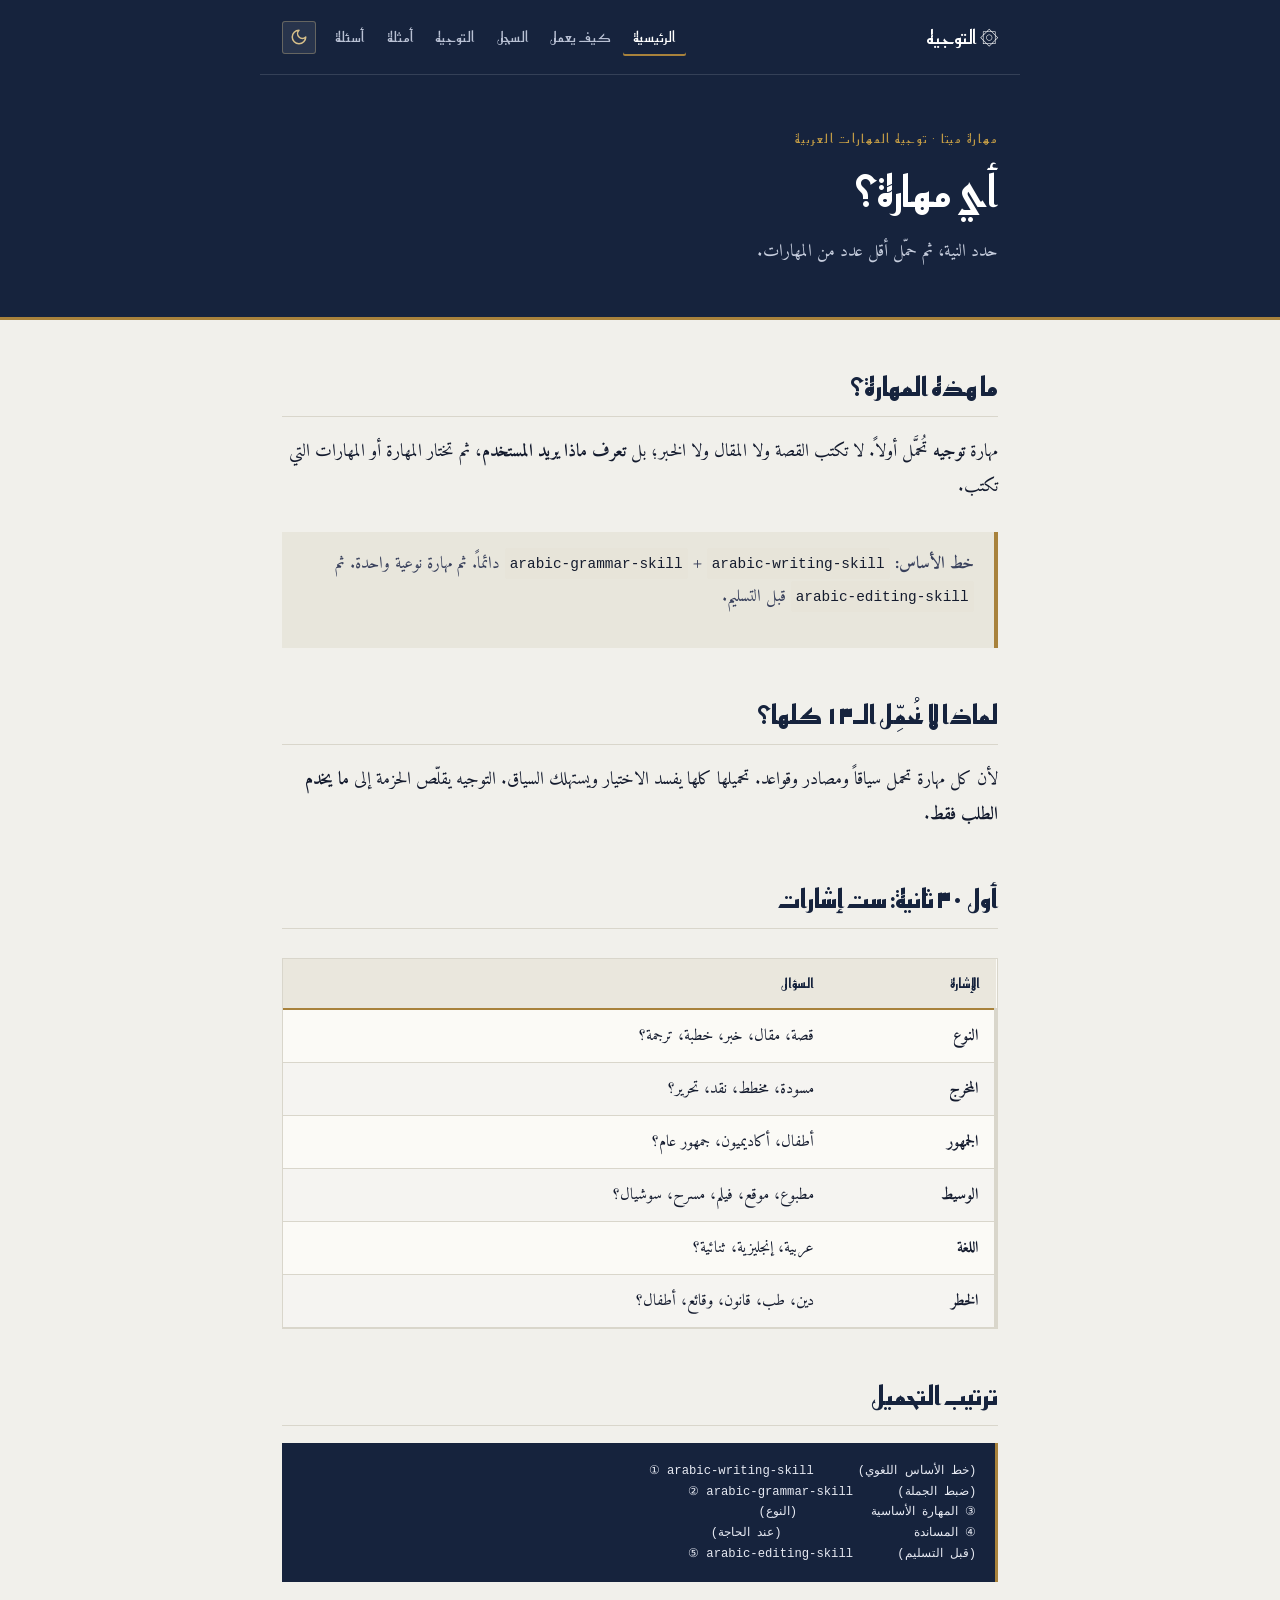
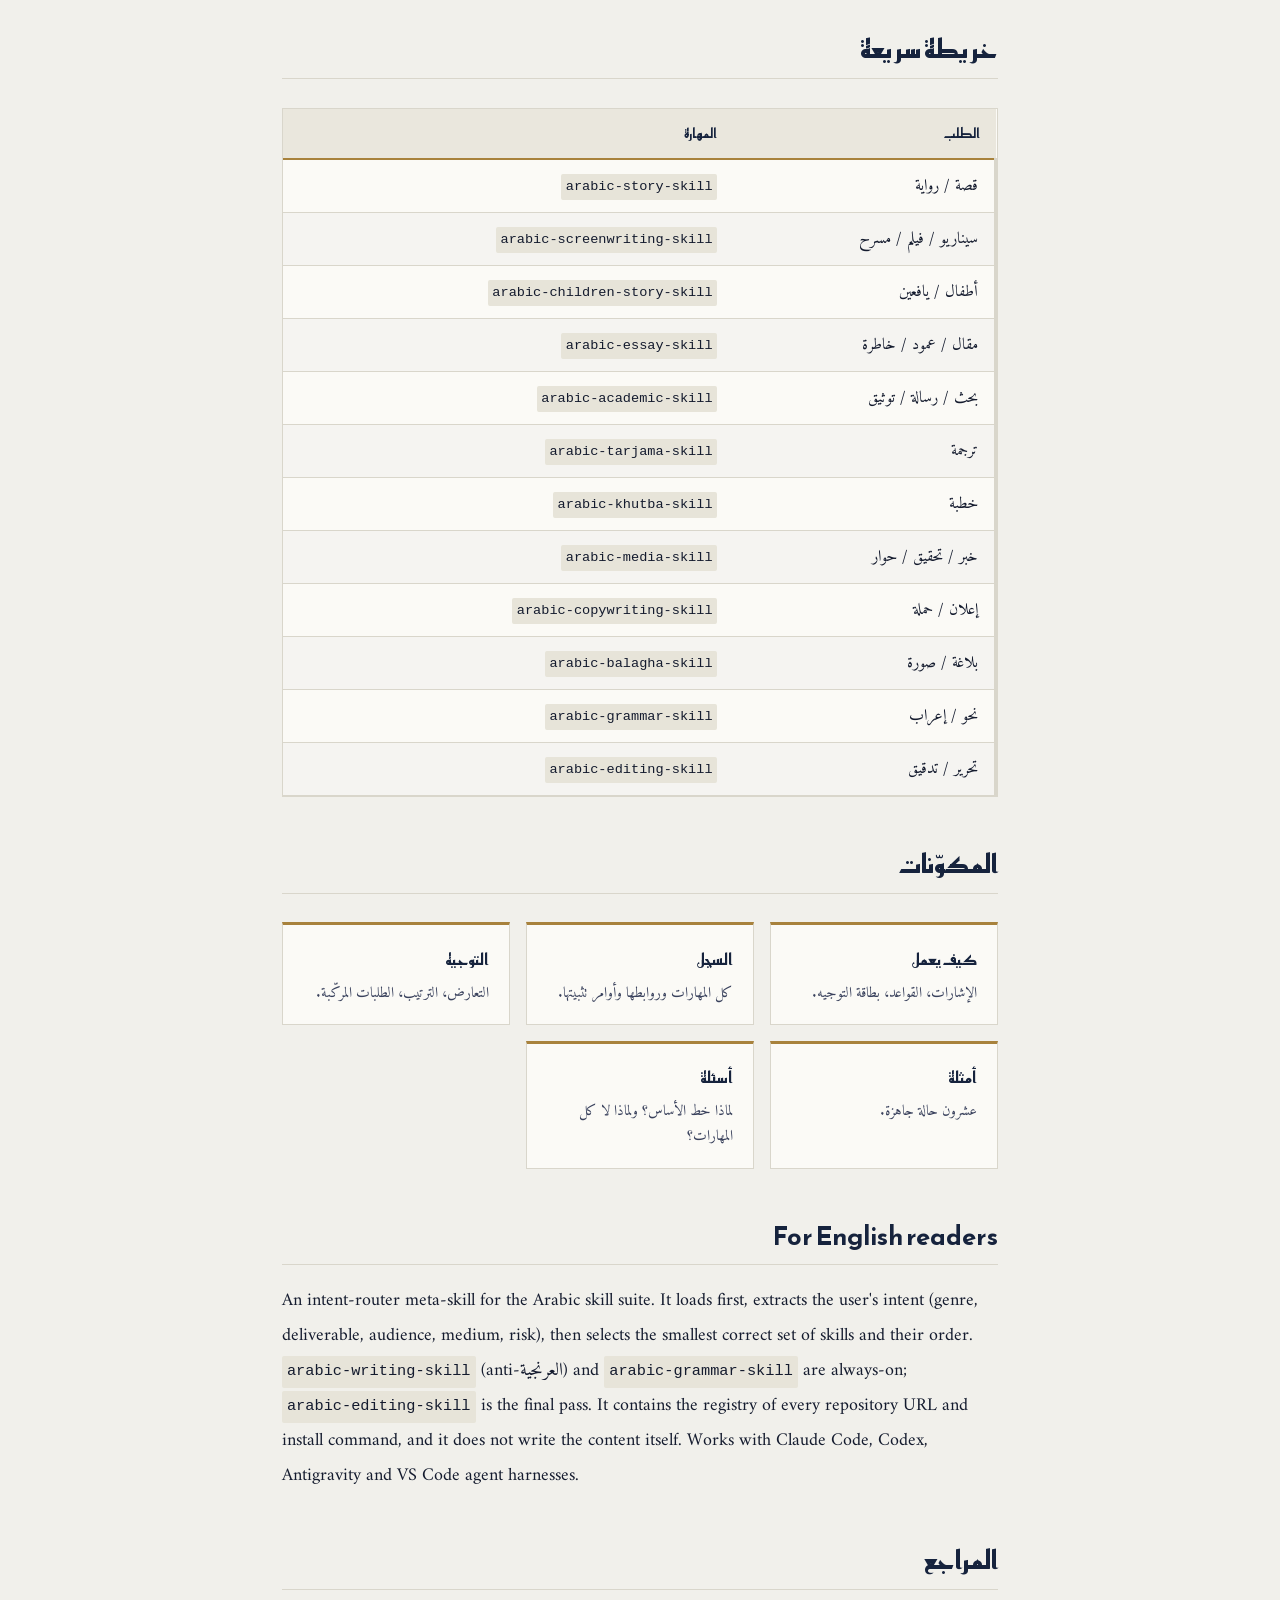
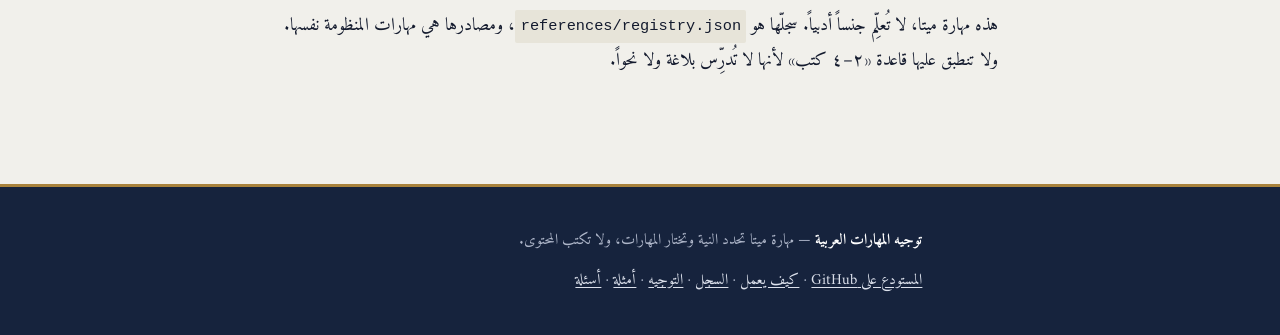
==== docs/index.html @ e9754bea "feat: add arabic-workflow-skill (intent router, registry, routing rules)" ====
<!DOCTYPE html>
<html lang="ar" dir="rtl">
<head>
<meta charset="utf-8">
<meta name="viewport" content="width=device-width, initial-scale=1">
<title>توجيه المهارات العربية | Arabic Workflow Skill</title>
<meta name="description" content="مهارة توجيه تحدد نية المستخدم وتختار المهارات العربية المناسبة، مع خط أساس إلزامي: الكتابة والنحو.">
<link rel="canonical" href="https://specailm5.github.io/arabic-workflow-skill/">
<meta name="robots" content="index,follow,max-snippet:-1,max-image-preview:large">
<meta name="author" content="Saif hassan">
<meta property="og:type" content="article">
<meta property="og:site_name" content="توجيه المهارات العربية — Arabic Workflow Skill">
<meta property="og:locale" content="ar_AR">
<meta property="og:title" content="توجيه المهارات العربية | Arabic Workflow Skill">
<meta property="og:description" content="مهارة توجيه تحدد نية المستخدم وتختار المهارات العربية المناسبة، مع خط أساس إلزامي: الكتابة والنحو.">
<meta property="og:url" content="https://specailm5.github.io/arabic-workflow-skill/">
<meta name="twitter:card" content="summary">
<meta name="twitter:title" content="توجيه المهارات العربية | Arabic Workflow Skill">
<meta name="twitter:description" content="مهارة توجيه تحدد نية المستخدم وتختار المهارات العربية المناسبة، مع خط أساس إلزامي: الكتابة والنحو.">
<link rel="icon" href="favicon.svg" type="image/svg+xml">
<link rel="preconnect" href="https://fonts.googleapis.com">
<link rel="preconnect" href="https://fonts.gstatic.com" crossorigin>
<link rel="stylesheet" href="https://fonts.googleapis.com/css2?family=Amiri:ital,wght@0,400;0,700;1,400&amp;family=Reem+Kufi:wght@400;600&amp;display=swap">
<link rel="stylesheet" href="style.css?v=2">
<script src="theme.js"></script>
</head>
<body>
<a class="skip" href="#main">تخطَّ إلى المتن</a>
<header class="top">
<div class="wrap bar">
<a class="brand" href="index.html">۞ التوجيه</a>
<div class="bar-end">
<nav>
<a href="index.html" aria-current="page">الرئيسية</a>
<a href="how.html">كيف يعمل</a>
<a href="registry.html">السجل</a>
<a href="routing.html">التوجيه</a>
<a href="examples.html">أمثلة</a>
<a href="faq.html">أسئلة</a>
</nav>
<button type="button" class="theme-toggle" id="themeToggle" aria-label="تبديل المظهر" title="تبديل المظهر">
<svg class="theme-icon-sun" width="18" height="18" viewBox="0 0 24 24" fill="none" stroke="currentColor" stroke-width="2" stroke-linecap="round" stroke-linejoin="round" aria-hidden="true"><circle cx="12" cy="12" r="4"/><path d="M12 2v2M12 20v2M4.93 4.93l1.41 1.41M17.66 17.66l1.41 1.41M2 12h2M20 12h2M6.34 17.66l-1.41 1.41M19.07 4.93l-1.41 1.41"/></svg>
<svg class="theme-icon-moon" width="18" height="18" viewBox="0 0 24 24" fill="none" stroke="currentColor" stroke-width="2" stroke-linecap="round" stroke-linejoin="round" aria-hidden="true"><path d="M12 3a6 6 0 0 0 9 9 9 9 0 1 1-9-9Z"/></svg>
</button>
</div>
</div>
<div class="wrap hero">
<p class="eyebrow">مهارة ميتا · توجيه المهارات العربية</p>
<h1>أي مهارة؟</h1>
<p class="lede">حدد النية، ثم حمّل أقل عدد من المهارات.</p>
</div>
</header>
<main id="main">
<div class="wrap">
<div class="prose">

<h2>ما هذه المهارة؟</h2>
<p>مهارة <strong>توجيه</strong> تُحمَّل أولاً. لا تكتب القصة ولا المقال ولا الخبر؛ بل <strong>تعرف ماذا يريد المستخدم</strong>، ثم تختار المهارة أو المهارات التي تكتب.</p>
<blockquote><p><strong>خط الأساس:</strong> <code>arabic-writing-skill</code> + <code>arabic-grammar-skill</code> دائماً. ثم مهارة نوعية واحدة. ثم <code>arabic-editing-skill</code> قبل التسليم.</p></blockquote>

<h2>لماذا لا نُحمِّل الـ١٣ كلها؟</h2>
<p>لأن كل مهارة تحمل سياقاً ومصادر وقواعد. تحميلها كلها يفسد الاختيار ويستهلك السياق. التوجيه يقلّص الحزمة إلى <strong>ما يخدم الطلب فقط</strong>.</p>

<h2>أول ٣٠ ثانية: ست إشارات</h2>
<div class="tw"><table><thead><tr><th>الإشارة</th><th>السؤال</th></tr></thead><tbody>
<tr><td><strong>النوع</strong></td><td>قصة، مقال، خبر، خطبة، ترجمة؟</td></tr>
<tr><td><strong>المخرج</strong></td><td>مسودة، مخطط، نقد، تحرير؟</td></tr>
<tr><td><strong>الجمهور</strong></td><td>أطفال، أكاديميون، جمهور عام؟</td></tr>
<tr><td><strong>الوسيط</strong></td><td>مطبوع، موقع، فيلم، مسرح، سوشيال؟</td></tr>
<tr><td><strong>اللغة</strong></td><td>عربية، إنجليزية، ثنائية؟</td></tr>
<tr><td><strong>الخطر</strong></td><td>دين، طب، قانون، وقائع، أطفال؟</td></tr>
</tbody></table></div>

<h2>ترتيب التحميل</h2>
<pre dir="rtl" class="code-rtl"><code>① arabic-writing-skill      (خط الأساس اللغوي)
② arabic-grammar-skill      (ضبط الجملة)
③ المهارة الأساسية          (النوع)
④ المساندة                  (عند الحاجة)
⑤ arabic-editing-skill      (قبل التسليم)</code></pre>

<h2>خريطة سريعة</h2>
<div class="tw"><table><thead><tr><th>الطلب</th><th>المهارة</th></tr></thead><tbody>
<tr><td>قصة / رواية</td><td><code>arabic-story-skill</code></td></tr>
<tr><td>سيناريو / فيلم / مسرح</td><td><code>arabic-screenwriting-skill</code></td></tr>
<tr><td>أطفال / يافعين</td><td><code>arabic-children-story-skill</code></td></tr>
<tr><td>مقال / عمود / خاطرة</td><td><code>arabic-essay-skill</code></td></tr>
<tr><td>بحث / رسالة / توثيق</td><td><code>arabic-academic-skill</code></td></tr>
<tr><td>ترجمة</td><td><code>arabic-tarjama-skill</code></td></tr>
<tr><td>خطبة</td><td><code>arabic-khutba-skill</code></td></tr>
<tr><td>خبر / تحقيق / حوار</td><td><code>arabic-media-skill</code></td></tr>
<tr><td>إعلان / حملة</td><td><code>arabic-copywriting-skill</code></td></tr>
<tr><td>بلاغة / صورة</td><td><code>arabic-balagha-skill</code></td></tr>
<tr><td>نحو / إعراب</td><td><code>arabic-grammar-skill</code></td></tr>
<tr><td>تحرير / تدقيق</td><td><code>arabic-editing-skill</code></td></tr>
</tbody></table></div>

<h2>المكوّنات</h2>
<div class="cards">
<a class="card" href="how.html"><h3>كيف يعمل</h3><p>الإشارات، القواعد، بطاقة التوجيه.</p></a>
<a class="card" href="registry.html"><h3>السجل</h3><p>كل المهارات وروابطها وأوامر تثبيتها.</p></a>
<a class="card" href="routing.html"><h3>التوجيه</h3><p>التعارض، الترتيب، الطلبات المركّبة.</p></a>
<a class="card" href="examples.html"><h3>أمثلة</h3><p>عشرون حالة جاهزة.</p></a>
<a class="card" href="faq.html"><h3>أسئلة</h3><p>لماذا خط الأساس؟ ولماذا لا كل المهارات؟</p></a>
</div>

<h2>For English readers</h2>
<p class="en">An intent-router meta-skill for the Arabic skill suite. It loads first, extracts the user's intent (genre, deliverable, audience, medium, risk), then selects the smallest correct set of skills and their order. <code>arabic-writing-skill</code> (anti-العرنجية) and <code>arabic-grammar-skill</code> are always-on; <code>arabic-editing-skill</code> is the final pass. It contains the registry of every repository URL and install command, and it does not write the content itself. Works with Claude Code, Codex, Antigravity and VS Code agent harnesses.</p>

<h2>المراجع</h2>
<p>هذه مهارة ميتا، لا تُعلِّم جنساً أدبياً. سجلّها هو <code>references/registry.json</code>، ومصادرها هي مهارات المنظومة نفسها. ولا تنطبق عليها قاعدة «٢–٤ كتب» لأنها لا تُدرِّس بلاغة ولا نحواً.</p>

</div>
</div>
</main>
<footer>
<div class="wrap foot">
<p><strong>توجيه المهارات العربية</strong> — مهارة ميتا تحدد النية وتختار المهارات، ولا تكتب المحتوى.</p>
<p><a href="https://github.com/specailm5/arabic-workflow-skill">المستودع على GitHub</a> · <a href="how.html">كيف يعمل</a> · <a href="registry.html">السجل</a> · <a href="routing.html">التوجيه</a> · <a href="examples.html">أمثلة</a> · <a href="faq.html">أسئلة</a></p>
</div>
</footer>
</body>
</html>
---- docs/style.css ----
:root{
  --ink:#141B2E;
  --ink2:#39415C;
  --paper:#F1F0EB;
  --card:#FBFAF6;
  --lapis:#16233D;
  --top-bg:#16233D;
  --top-text:#E9ECF3;
  --top-border:rgba(233,236,243,.14);
  --rubric:#9B2C22;
  --gold:#A8823C;
  --gold-ink:#C09A45;
  --rule:#D9D6CB;
  --heading:#16233D;
  --quote-bg:#E8E6DC;
  --link:#1B3A6B;
  --link-hover:#9B2C22;
  --table-th-bg:#EAE7DD;
  --table-th-color:#16233D;
  --table-zebra:rgba(20,27,46,.025);
  --wrong-color:#8E2A20;
  --code-bg:#E7E4D9;
  --code-color:var(--ink);
  --pre-bg:#16233D;
  --pre-color:#E6E9F2;
  --card-shadow:rgba(20,27,46,.1);
  --toggle-bg:rgba(255,255,255,.08);
  --toggle-border:rgba(216,192,138,.35);
  --toggle-color:#D8C08A;
  color-scheme:light;
}

[data-theme="dark"]{
  --ink:#E6EAF2;
  --ink2:#A8B4CC;
  --paper:#0D131F;
  --card:#151D2F;
  --lapis:#090D18;
  --top-bg:#090D18;
  --top-text:#E9ECF3;
  --top-border:rgba(216,192,138,.18);
  --rubric:#F07B72;
  --gold:#D8C08A;
  --gold-ink:#E8CF96;
  --rule:#232E44;
  --heading:#F0F4FC;
  --quote-bg:#131A2B;
  --link:#8AB4F8;
  --link-hover:#F07B72;
  --table-th-bg:#1A2438;
  --table-th-color:#F0F4FC;
  --table-zebra:rgba(255,255,255,.025);
  --wrong-color:#F87171;
  --code-bg:#1A2338;
  --code-color:#EDF2FC;
  --pre-bg:#080C16;
  --pre-color:#E6E9F2;
  --card-shadow:rgba(0,0,0,.45);
  --toggle-bg:rgba(216,192,138,.12);
  --toggle-border:rgba(216,192,138,.45);
  --toggle-color:#F0DAA2;
  color-scheme:dark;
}

@media (prefers-color-scheme:dark){
  :root:not([data-theme="light"]){
    --ink:#E6EAF2;
    --ink2:#A8B4CC;
    --paper:#0D131F;
    --card:#151D2F;
    --lapis:#090D18;
    --top-bg:#090D18;
    --top-text:#E9ECF3;
    --top-border:rgba(216,192,138,.18);
    --rubric:#F07B72;
    --gold:#D8C08A;
    --gold-ink:#E8CF96;
    --rule:#232E44;
    --heading:#F0F4FC;
    --quote-bg:#131A2B;
    --link:#8AB4F8;
    --link-hover:#F07B72;
    --table-th-bg:#1A2438;
    --table-th-color:#F0F4FC;
    --table-zebra:rgba(255,255,255,.025);
    --wrong-color:#F87171;
    --code-bg:#1A2338;
    --code-color:#EDF2FC;
    --pre-bg:#080C16;
    --pre-color:#E6E9F2;
    --card-shadow:rgba(0,0,0,.45);
    --toggle-bg:rgba(216,192,138,.12);
    --toggle-border:rgba(216,192,138,.45);
    --toggle-color:#F0DAA2;
    color-scheme:dark;
  }
}

*,*::before,*::after{box-sizing:border-box}
html{-webkit-text-size-adjust:100%;scroll-behavior:smooth}
body{margin:0;background:var(--paper);color:var(--ink);font-family:'Amiri','Noto Naskh Arabic','Traditional Arabic',Georgia,serif;font-size:1.125rem;line-height:1.95;transition:background-color .2s ease,color .2s ease}
.wrap{max-width:76ch;margin:0 auto;padding:0 1.35rem}
.top{background:var(--top-bg);color:var(--top-text);border-bottom:3px solid var(--gold);transition:background-color .2s ease}
.bar{display:flex;align-items:center;justify-content:space-between;gap:1rem;flex-wrap:wrap;padding-top:1.15rem;padding-bottom:1.15rem;border-bottom:1px solid var(--top-border)}
.brand{font-family:'Reem Kufi',system-ui,sans-serif;font-size:1.2rem;color:#fff;text-decoration:none}
.bar-end{display:flex;align-items:center;gap:.6rem;flex-wrap:wrap}
.bar nav{display:flex;gap:.15rem;flex-wrap:wrap}
.bar nav a{font-family:'Reem Kufi',system-ui,sans-serif;font-size:.9rem;color:#B9C1D4;text-decoration:none;padding:.3rem .6rem;border-radius:2px}
.bar nav a:hover{color:#fff;background:rgba(255,255,255,.09)}
.bar nav a[aria-current=page]{color:#fff;box-shadow:inset 0 -2px 0 var(--gold)}
.theme-toggle{background:var(--toggle-bg);border:1px solid var(--toggle-border);color:var(--toggle-color);display:inline-flex;align-items:center;justify-content:center;padding:.4rem .45rem;border-radius:3px;cursor:pointer;transition:all .18s ease;line-height:0}
.theme-toggle:hover{background:rgba(255,255,255,.18);border-color:var(--gold);color:#fff}
.theme-toggle:focus-visible{outline:2px solid var(--gold);outline-offset:2px}
.theme-icon-sun{display:none}
.theme-icon-moon{display:block}
[data-theme="dark"] .theme-icon-sun{display:block}
[data-theme="dark"] .theme-icon-moon{display:none}
@media (prefers-color-scheme:dark){
  :root:not([data-theme="light"]) .theme-icon-sun{display:block}
  :root:not([data-theme="light"]) .theme-icon-moon{display:none}
}
.hero{padding:3.2rem 1.35rem 3rem}
.eyebrow{font-family:'Reem Kufi',system-ui,sans-serif;font-size:.78rem;letter-spacing:.14em;color:var(--gold-ink);margin:0 0 .7rem;text-transform:uppercase}
.hero h1{font-family:'Reem Kufi',system-ui,sans-serif;font-size:clamp(1.7rem,4.4vw,2.7rem);line-height:1.4;margin:0 0 .8rem;color:#fff;font-weight:600}
.lede{font-size:1.1rem;color:#C6CDDD;margin:0;max-width:62ch;line-height:1.9}
.pair{display:flex;align-items:center;gap:1rem;flex-wrap:wrap;margin-top:1.9rem;font-size:clamp(1.15rem,2.6vw,1.5rem)}
.pair .side{display:inline-flex;align-items:center;gap:.55rem}
.pair del{color:#E9A79E;text-decoration-color:var(--rubric);text-decoration-thickness:2px}
.pair ins{color:#fff;font-weight:700;text-decoration:none}
.pair .arrow{color:var(--gold-ink);font-size:1.15rem}
.tag{font-family:'Reem Kufi',system-ui,sans-serif;font-size:.64rem;letter-spacing:.09em;padding:.12rem .45rem;border:1px solid currentColor;border-radius:2px}
.tag-bad{color:#E9A79E}.tag-good{color:#D8C08A}
.install{display:inline-flex;align-items:center;gap:.7rem;flex-wrap:wrap;margin-top:1.6rem;padding:.55rem .8rem;background:rgba(255,255,255,.06);border:1px solid rgba(216,192,138,.42);border-radius:3px}
.install-tag{font-family:'Reem Kufi',system-ui,sans-serif;font-size:.68rem;letter-spacing:.08em;color:#D8C08A;text-transform:uppercase}
code.cmd{font-family:'Cascadia Mono',Consolas,'Courier New',monospace;font-size:.92rem;background:none;color:#fff;direction:ltr;display:inline-block;padding:0;overflow-wrap:anywhere}
main{padding:3rem 0 1rem}
.prose h2,.titles h2{font-family:'Reem Kufi',system-ui,sans-serif;font-size:clamp(1.3rem,3vw,1.6rem);line-height:1.55;color:var(--heading);margin:3rem 0 1.1rem;padding-bottom:.5rem;border-bottom:1px solid var(--rule)}
.prose h2:first-child{margin-top:0}
.prose h3{font-family:'Reem Kufi',system-ui,sans-serif;font-size:1.16rem;color:var(--heading);margin:2.3rem 0 .7rem}
.prose h4{font-family:'Reem Kufi',system-ui,sans-serif;font-size:1rem;color:var(--ink2);margin:1.8rem 0 .5rem}
.prose p{margin:0 0 1.15rem}
.prose ul,.prose ol{margin:0 0 1.4rem;padding-inline-start:1.5rem}
.prose li{margin-bottom:.5rem}
blockquote{margin:1.7rem 0;padding:1rem 1.3rem;background:var(--quote-bg);border-inline-start:4px solid var(--gold);color:var(--ink2);font-size:1.06rem;transition:background-color .2s ease}
blockquote p{margin:0}
.orn{display:flex;align-items:center;gap:1rem;color:var(--gold);margin:2.6rem 0;font-size:1.05rem}
.orn::before,.orn::after{content:'';height:1px;background:var(--rule);flex:1}
a{color:var(--link);text-underline-offset:3px}a:hover{color:var(--link-hover)}
.tw{overflow-x:auto;margin:1.8rem 0;border:1px solid var(--rule);background:var(--card);transition:background-color .2s ease,border-color .2s ease}
table{border-collapse:collapse;width:100%;font-size:1rem;line-height:1.75}
th{font-family:'Reem Kufi',system-ui,sans-serif;font-size:.84rem;font-weight:600;text-align:start;padding:.8rem 1rem;background:var(--table-th-bg);color:var(--table-th-color);border-bottom:2px solid var(--gold)}
td{padding:.75rem 1rem;border-bottom:1px solid var(--rule);vertical-align:top}
tbody tr:nth-child(even){background:var(--table-zebra)}
tbody td:first-child{border-inline-start:3px solid var(--rule)}
.t-wrong tbody td:first-child{color:var(--wrong-color);border-inline-start-color:var(--rubric)}
code{font-family:'Cascadia Mono',Consolas,'Courier New',monospace;font-size:.85em;background:var(--code-bg);color:var(--code-color);padding:.08em .35em;border-radius:2px;direction:ltr;display:inline-block}
pre{background:var(--pre-bg);color:var(--pre-color);padding:1.1rem 1.2rem;overflow-x:auto;direction:ltr;text-align:left;border-inline-start:3px solid var(--gold);font-size:.9rem;line-height:1.7}
pre code{background:none;color:inherit;padding:0;display:block}
.cards{display:grid;grid-template-columns:repeat(auto-fit,minmax(215px,1fr));gap:1rem;margin:1.8rem 0}
.card{display:block;padding:1.15rem 1.25rem;background:var(--card);border:1px solid var(--rule);border-top:3px solid var(--gold);text-decoration:none;color:inherit;transition:transform .18s ease,box-shadow .18s ease,background-color .2s ease,border-color .2s ease}
.card:hover{transform:translateY(-2px);box-shadow:0 7px 20px var(--card-shadow);color:inherit}
.card h3{margin:0 0 .35rem;font-family:'Reem Kufi',system-ui,sans-serif;font-size:1rem;color:var(--heading)}
.card p{margin:0;font-size:.92rem;color:var(--ink2);line-height:1.7}
.skip{position:absolute;inset-inline-start:-9999px}.skip:focus{inset-inline-start:1rem;top:.5rem;background:var(--card);color:var(--ink);box-shadow:0 4px 12px var(--card-shadow);border:1px solid var(--rule);padding:.5rem .8rem;z-index:9}
.en{direction:ltr;text-align:left}
footer{background:var(--top-bg);color:#AEB6C9;margin-top:4.5rem;padding:2.5rem 0;font-size:.95rem;border-top:3px solid var(--gold);transition:background-color .2s ease}
footer strong{color:#fff}footer a{color:#DCE1EC}footer p{margin:0 0 .7rem;line-height:1.85}footer p:last-child{margin:0}
@media (prefers-reduced-motion:no-preference){.hero>*{animation:rise .55s cubic-bezier(.2,.7,.3,1) backwards}.hero>*:nth-child(2){animation-delay:.06s}.hero>*:nth-child(3){animation-delay:.12s}.hero>*:nth-child(4){animation-delay:.18s}}
@keyframes rise{from{opacity:0;transform:translateY(9px)}}
@media (max-width:640px){body{font-size:1.05rem}.hero{padding:2.3rem 1.35rem 2.2rem}table{font-size:.95rem}th,td{padding:.6rem .7rem}}

/* --- RTL fixes: resolve direction from content, and render Arabic code blocks RTL --- */
code,pre{unicode-bidi:plaintext}
pre[dir="rtl"]{direction:rtl;text-align:right}
pre[dir="rtl"] code{direction:rtl;text-align:right;display:block}
pre.code-rtl{white-space:pre-wrap}
.pair{direction:rtl}
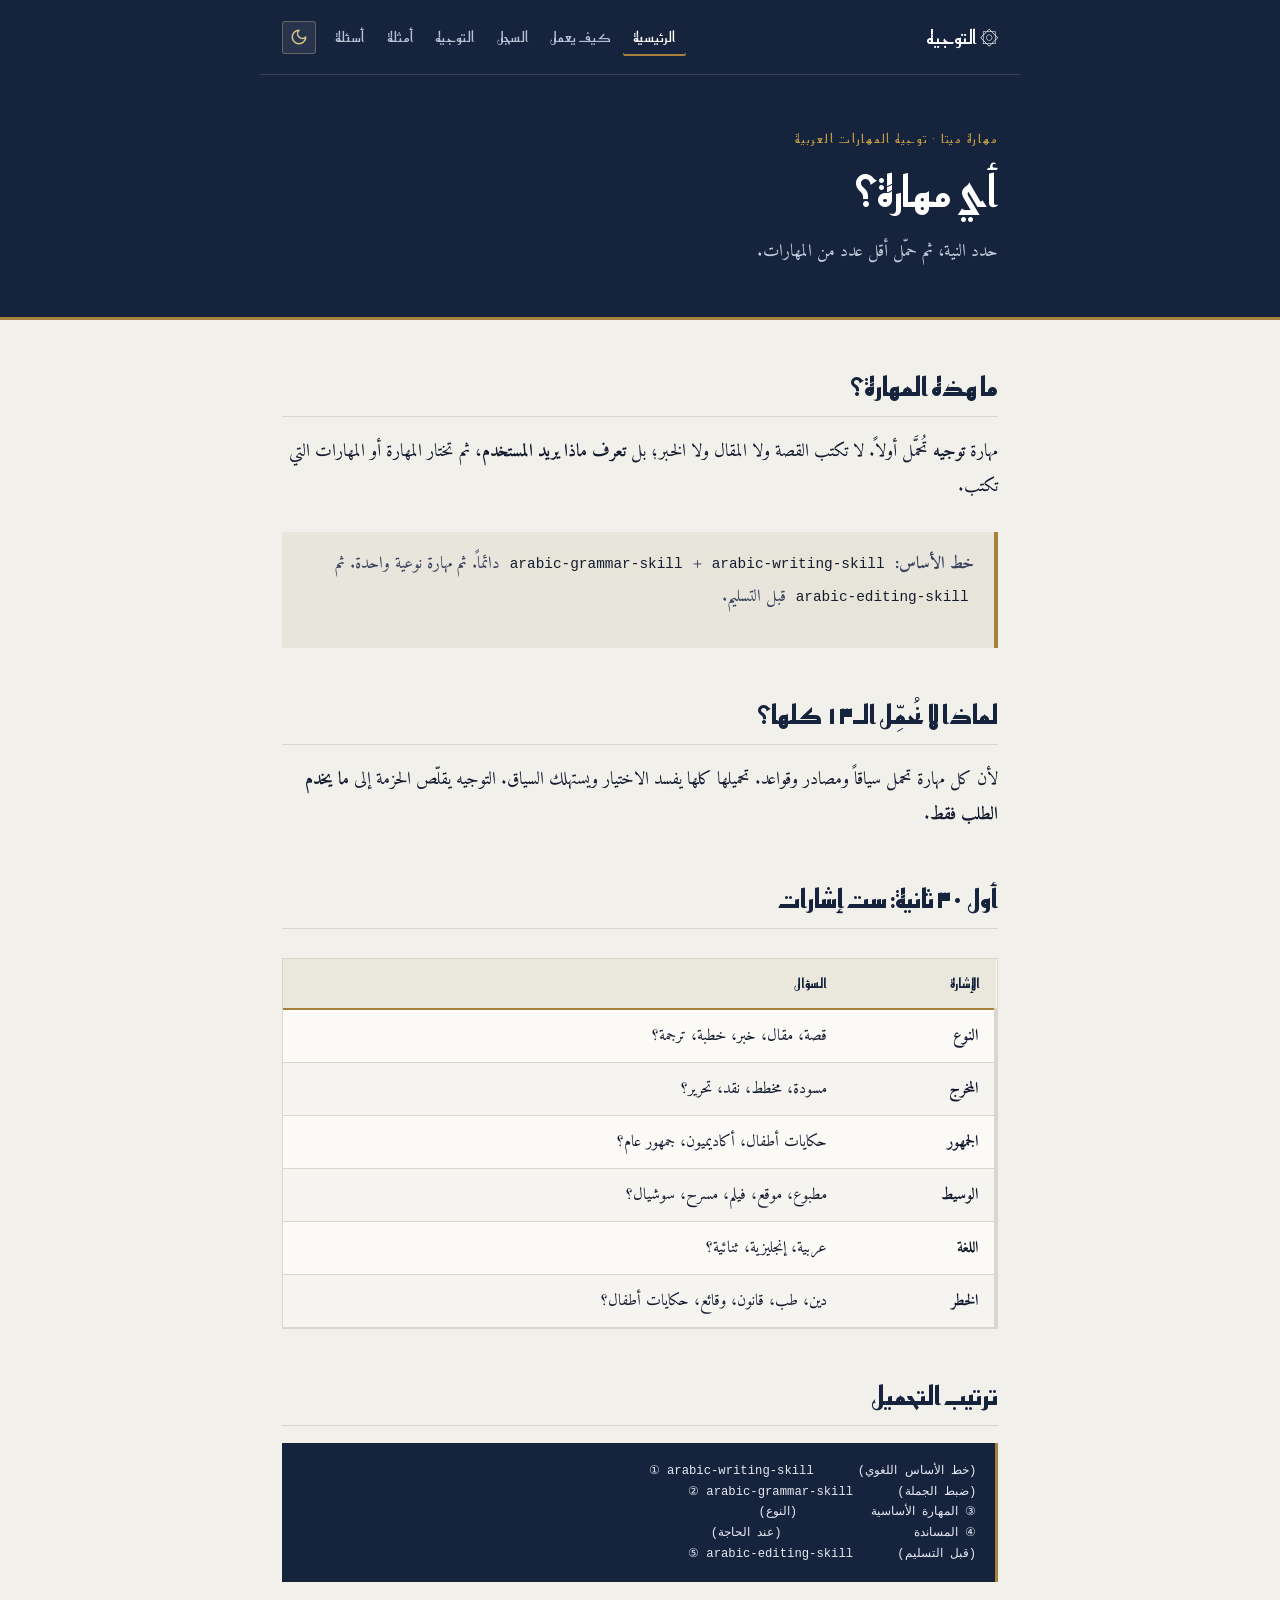
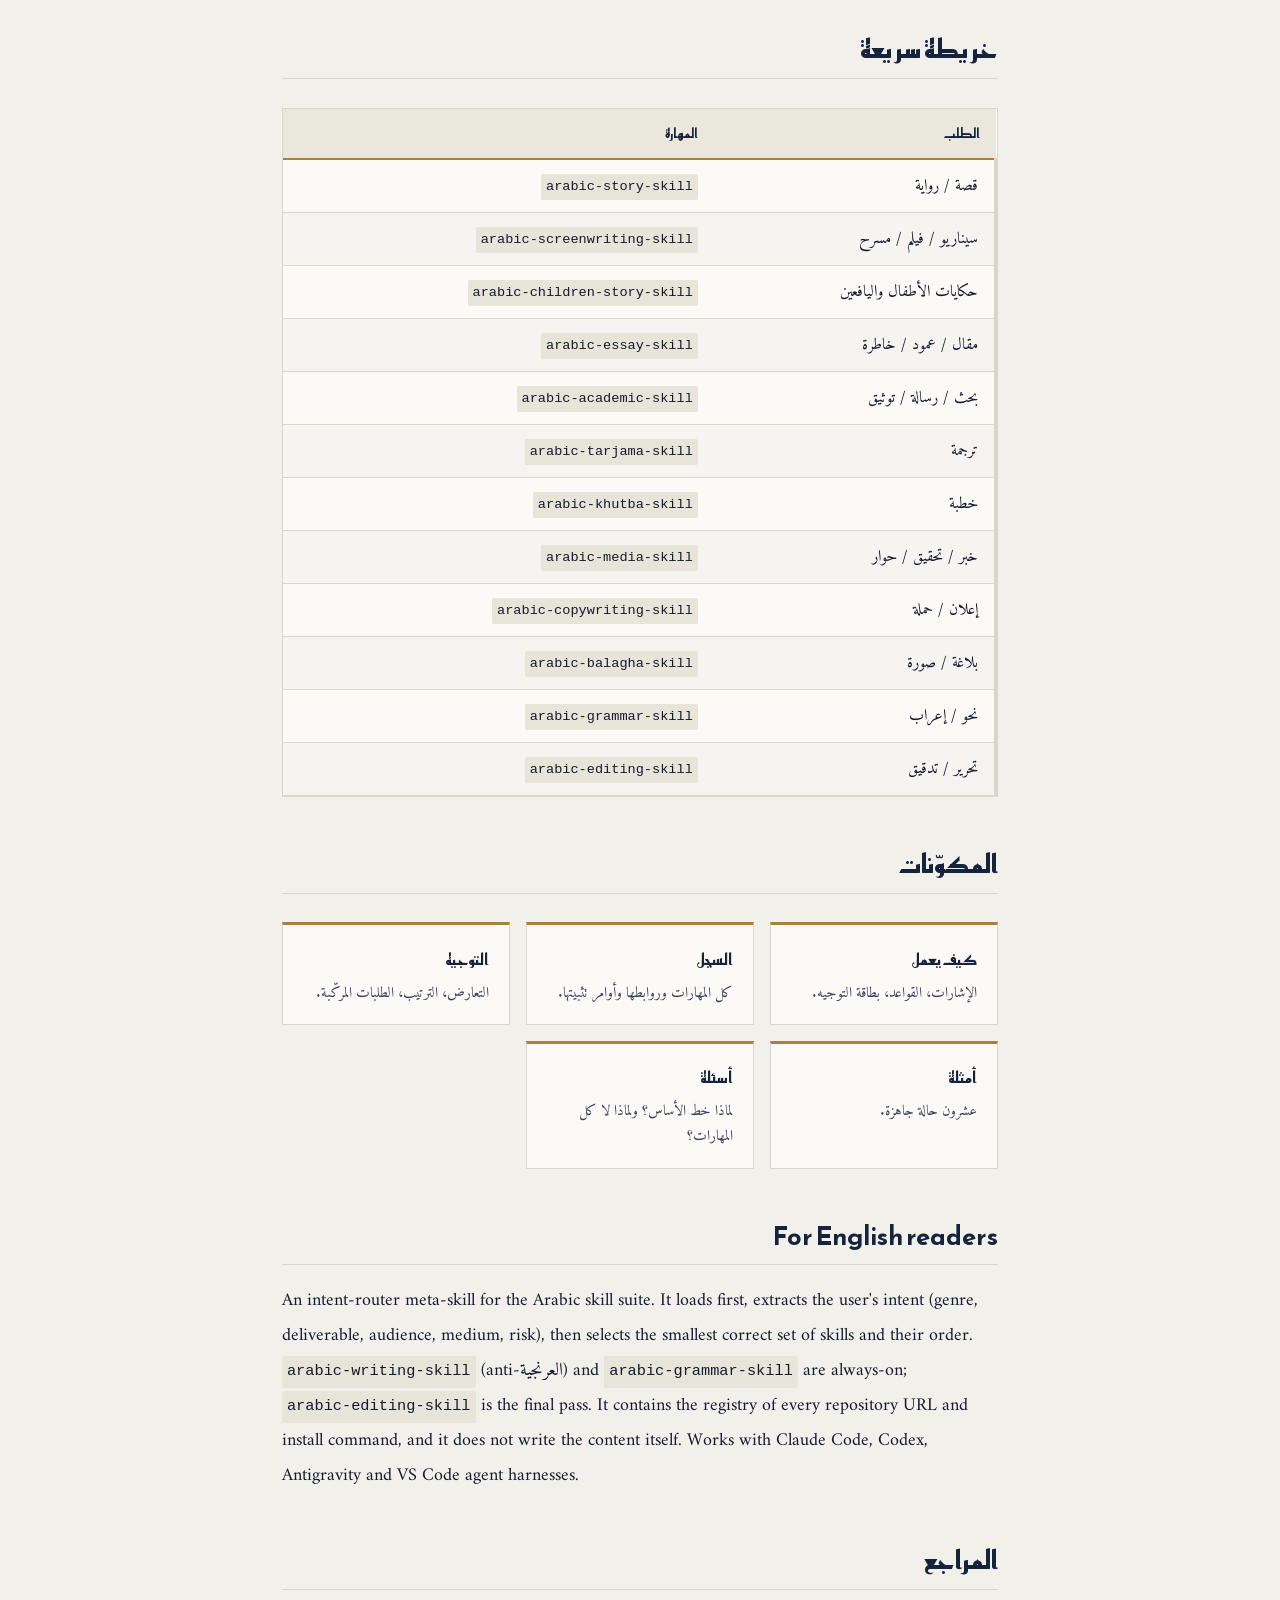
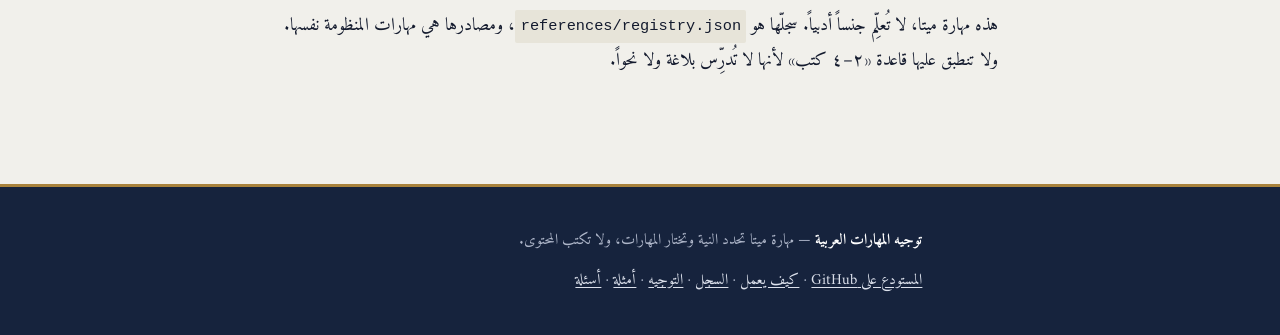
==== commit a32f6641: "fix: state children's tales explicitly in routing labels" ====
--- a/docs/index.html
+++ b/docs/index.html
@@ -65,10 +65,10 @@
 <div class="tw"><table><thead><tr><th>الإشارة</th><th>السؤال</th></tr></thead><tbody>
 <tr><td><strong>النوع</strong></td><td>قصة، مقال، خبر، خطبة، ترجمة؟</td></tr>
 <tr><td><strong>المخرج</strong></td><td>مسودة، مخطط، نقد، تحرير؟</td></tr>
-<tr><td><strong>الجمهور</strong></td><td>أطفال، أكاديميون، جمهور عام؟</td></tr>
+<tr><td><strong>الجمهور</strong></td><td>حكايات أطفال، أكاديميون، جمهور عام؟</td></tr>
 <tr><td><strong>الوسيط</strong></td><td>مطبوع، موقع، فيلم، مسرح، سوشيال؟</td></tr>
 <tr><td><strong>اللغة</strong></td><td>عربية، إنجليزية، ثنائية؟</td></tr>
-<tr><td><strong>الخطر</strong></td><td>دين، طب، قانون، وقائع، أطفال؟</td></tr>
+<tr><td><strong>الخطر</strong></td><td>دين، طب، قانون، وقائع، حكايات أطفال؟</td></tr>
 </tbody></table></div>
 
 <h2>ترتيب التحميل</h2>
@@ -82,7 +82,7 @@
 <div class="tw"><table><thead><tr><th>الطلب</th><th>المهارة</th></tr></thead><tbody>
 <tr><td>قصة / رواية</td><td><code>arabic-story-skill</code></td></tr>
 <tr><td>سيناريو / فيلم / مسرح</td><td><code>arabic-screenwriting-skill</code></td></tr>
-<tr><td>أطفال / يافعين</td><td><code>arabic-children-story-skill</code></td></tr>
+<tr><td>حكايات الأطفال واليافعين</td><td><code>arabic-children-story-skill</code></td></tr>
 <tr><td>مقال / عمود / خاطرة</td><td><code>arabic-essay-skill</code></td></tr>
 <tr><td>بحث / رسالة / توثيق</td><td><code>arabic-academic-skill</code></td></tr>
 <tr><td>ترجمة</td><td><code>arabic-tarjama-skill</code></td></tr>
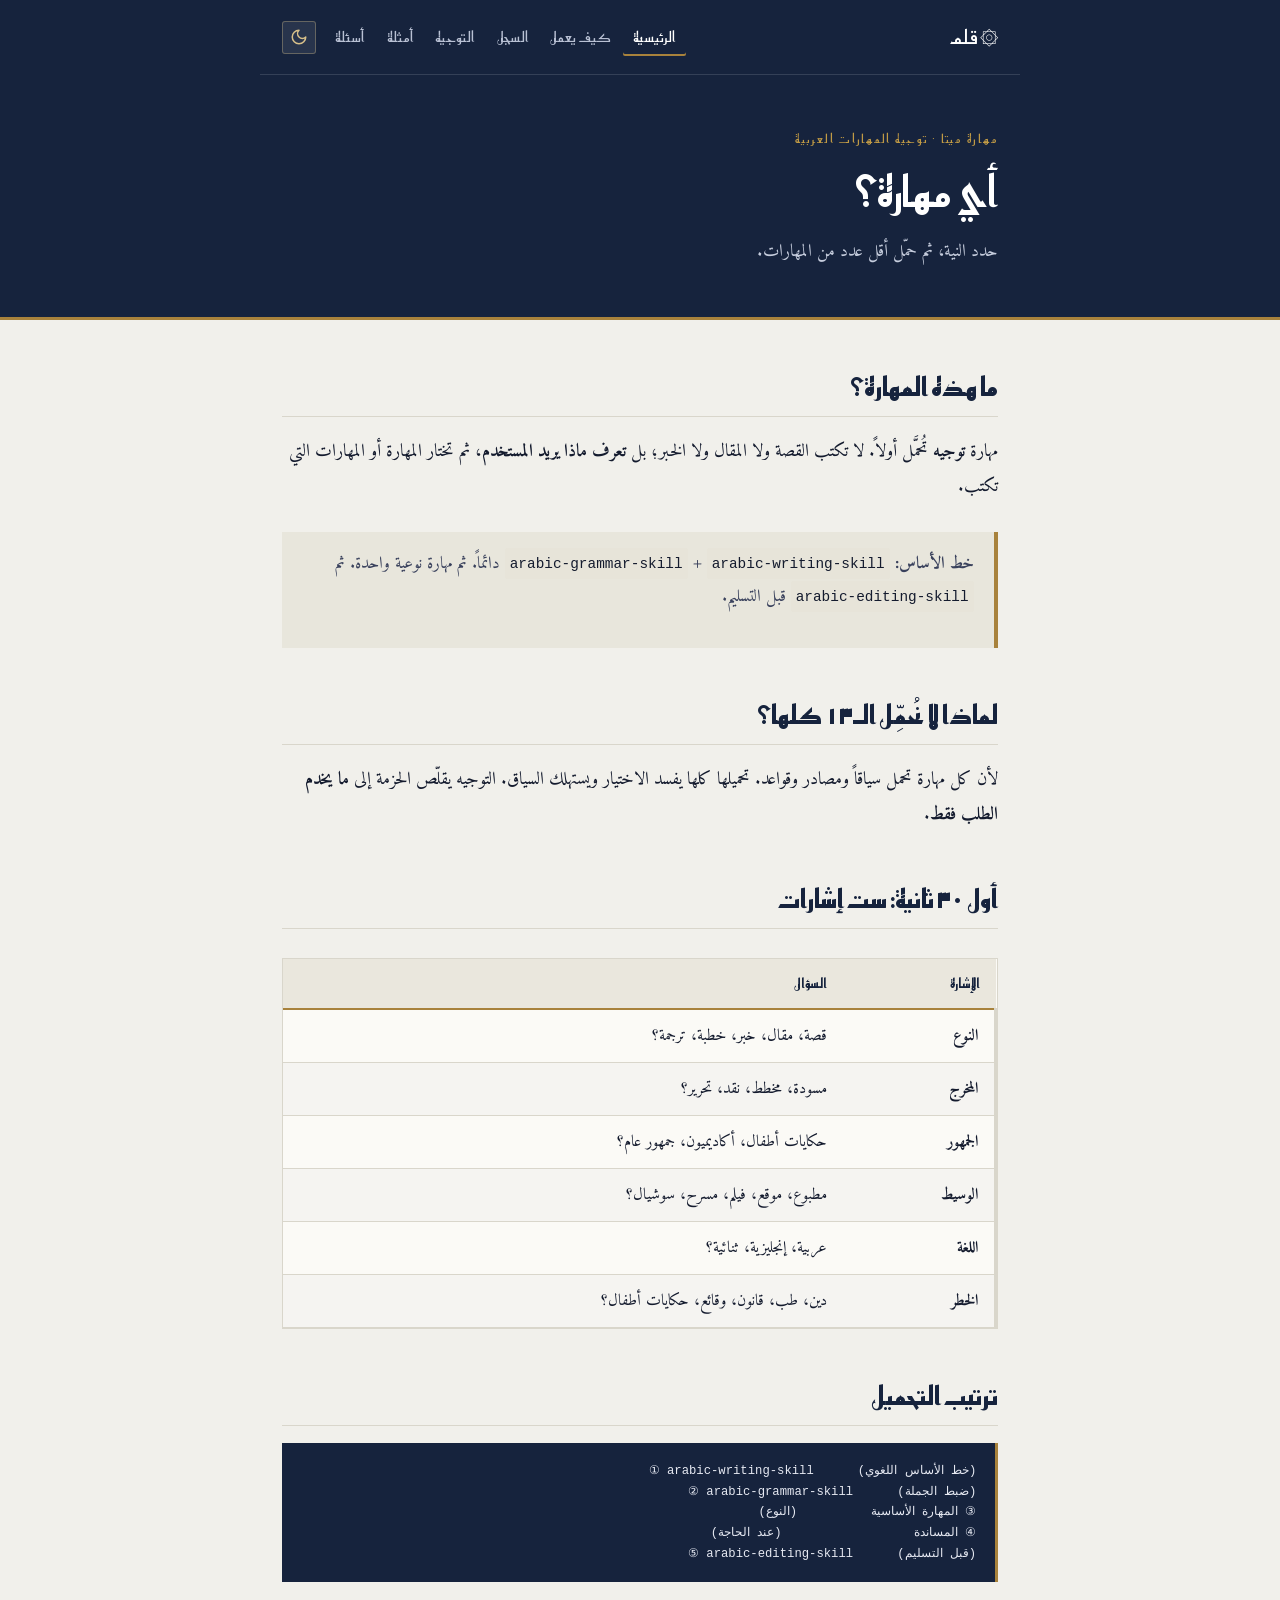
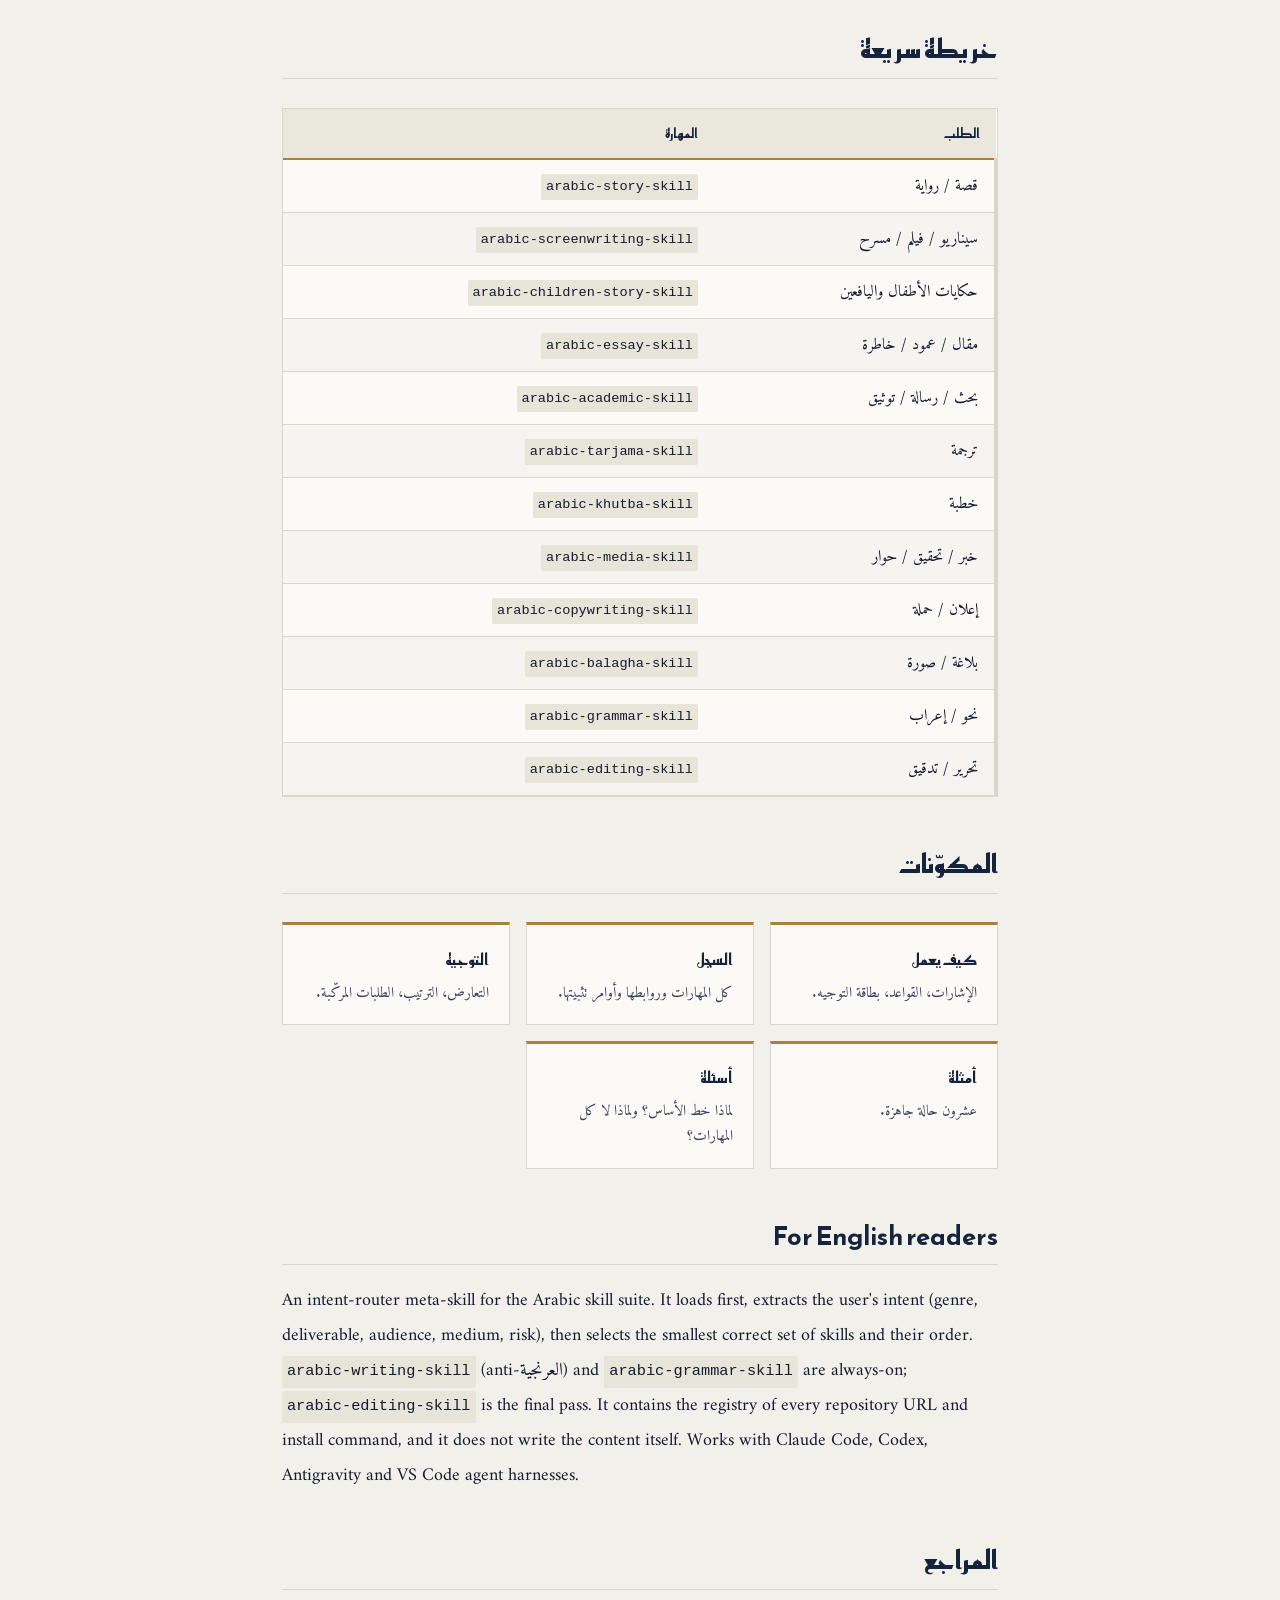
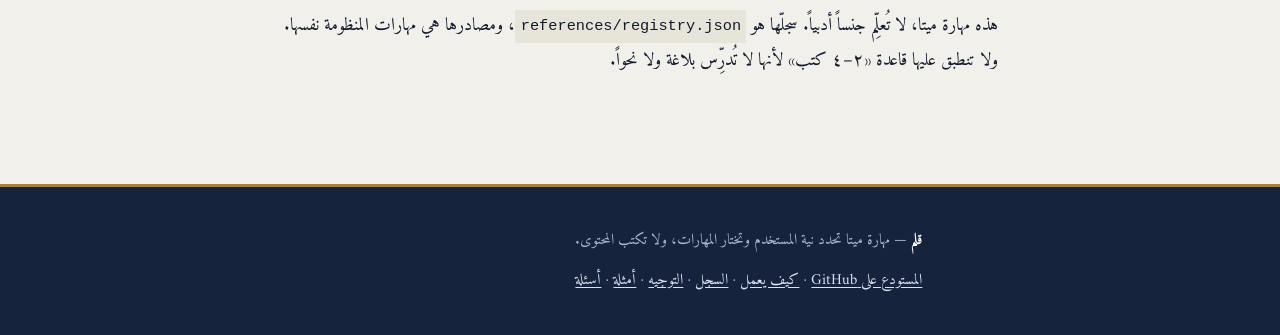
==== commit cbae6f62: "refactor: rename workflow skill to Qalam (قلم)" ====
--- a/docs/index.html
+++ b/docs/index.html
@@ -3,19 +3,19 @@
 <head>
 <meta charset="utf-8">
 <meta name="viewport" content="width=device-width, initial-scale=1">
-<title>توجيه المهارات العربية | Arabic Workflow Skill</title>
+<title>قلم (Qalam) | توجيه المهارات العربية</title>
 <meta name="description" content="مهارة توجيه تحدد نية المستخدم وتختار المهارات العربية المناسبة، مع خط أساس إلزامي: الكتابة والنحو.">
-<link rel="canonical" href="https://specailm5.github.io/arabic-workflow-skill/">
+<link rel="canonical" href="https://specailm5.github.io/qalam/">
 <meta name="robots" content="index,follow,max-snippet:-1,max-image-preview:large">
 <meta name="author" content="Saif hassan">
 <meta property="og:type" content="article">
-<meta property="og:site_name" content="توجيه المهارات العربية — Arabic Workflow Skill">
+<meta property="og:site_name" content="قلم — توجيه المهارات العربية">
 <meta property="og:locale" content="ar_AR">
-<meta property="og:title" content="توجيه المهارات العربية | Arabic Workflow Skill">
+<meta property="og:title" content="قلم (Qalam) | توجيه المهارات العربية">
 <meta property="og:description" content="مهارة توجيه تحدد نية المستخدم وتختار المهارات العربية المناسبة، مع خط أساس إلزامي: الكتابة والنحو.">
-<meta property="og:url" content="https://specailm5.github.io/arabic-workflow-skill/">
+<meta property="og:url" content="https://specailm5.github.io/qalam/">
 <meta name="twitter:card" content="summary">
-<meta name="twitter:title" content="توجيه المهارات العربية | Arabic Workflow Skill">
+<meta name="twitter:title" content="قلم (Qalam) | توجيه المهارات العربية">
 <meta name="twitter:description" content="مهارة توجيه تحدد نية المستخدم وتختار المهارات العربية المناسبة، مع خط أساس إلزامي: الكتابة والنحو.">
 <link rel="icon" href="favicon.svg" type="image/svg+xml">
 <link rel="preconnect" href="https://fonts.googleapis.com">
@@ -28,7 +28,7 @@
 <a class="skip" href="#main">تخطَّ إلى المتن</a>
 <header class="top">
 <div class="wrap bar">
-<a class="brand" href="index.html">۞ التوجيه</a>
+<a class="brand" href="index.html">۞ قلم</a>
 <div class="bar-end">
 <nav>
 <a href="index.html" aria-current="page">الرئيسية</a>
@@ -114,8 +114,8 @@
 </main>
 <footer>
 <div class="wrap foot">
-<p><strong>توجيه المهارات العربية</strong> — مهارة ميتا تحدد النية وتختار المهارات، ولا تكتب المحتوى.</p>
-<p><a href="https://github.com/specailm5/arabic-workflow-skill">المستودع على GitHub</a> · <a href="how.html">كيف يعمل</a> · <a href="registry.html">السجل</a> · <a href="routing.html">التوجيه</a> · <a href="examples.html">أمثلة</a> · <a href="faq.html">أسئلة</a></p>
+<p><strong>قلم</strong> — مهارة ميتا تحدد نية المستخدم وتختار المهارات، ولا تكتب المحتوى.</p>
+<p><a href="https://github.com/specailm5/qalam">المستودع على GitHub</a> · <a href="how.html">كيف يعمل</a> · <a href="registry.html">السجل</a> · <a href="routing.html">التوجيه</a> · <a href="examples.html">أمثلة</a> · <a href="faq.html">أسئلة</a></p>
 </div>
 </footer>
 </body>
